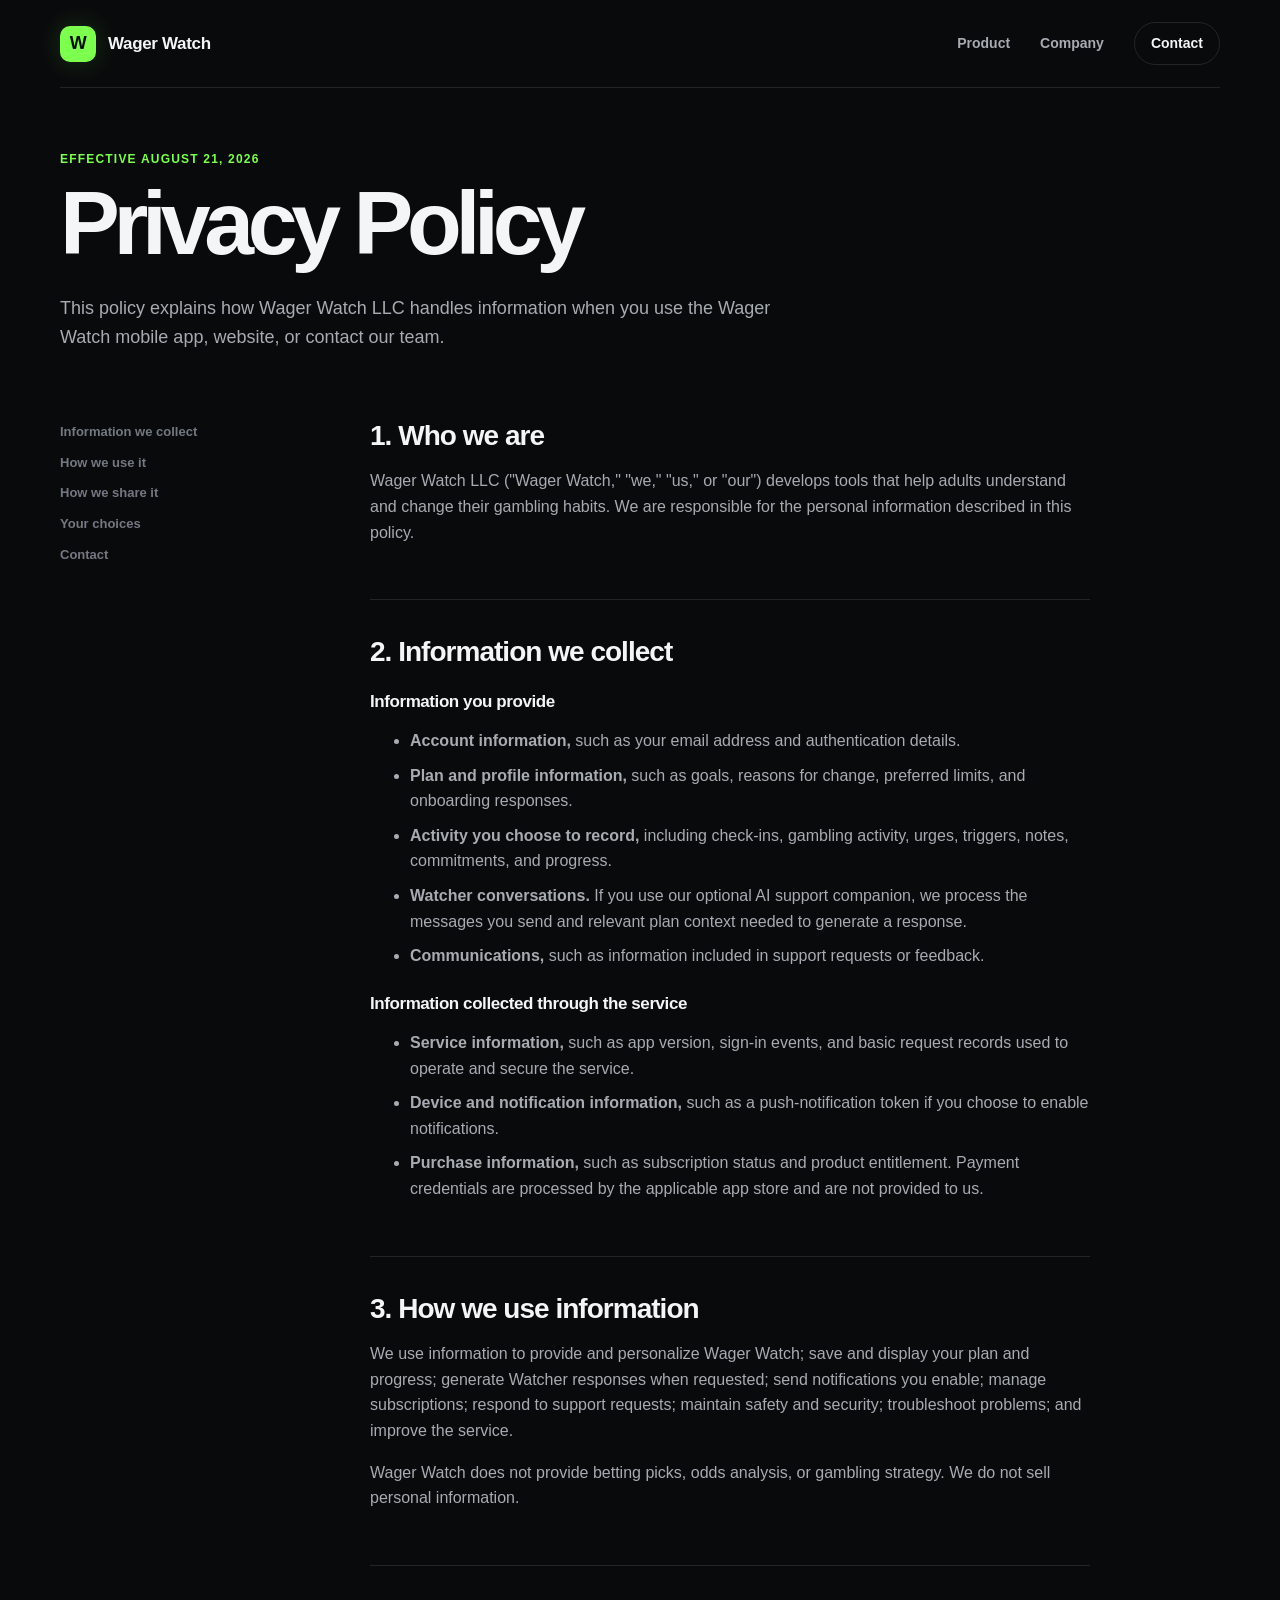
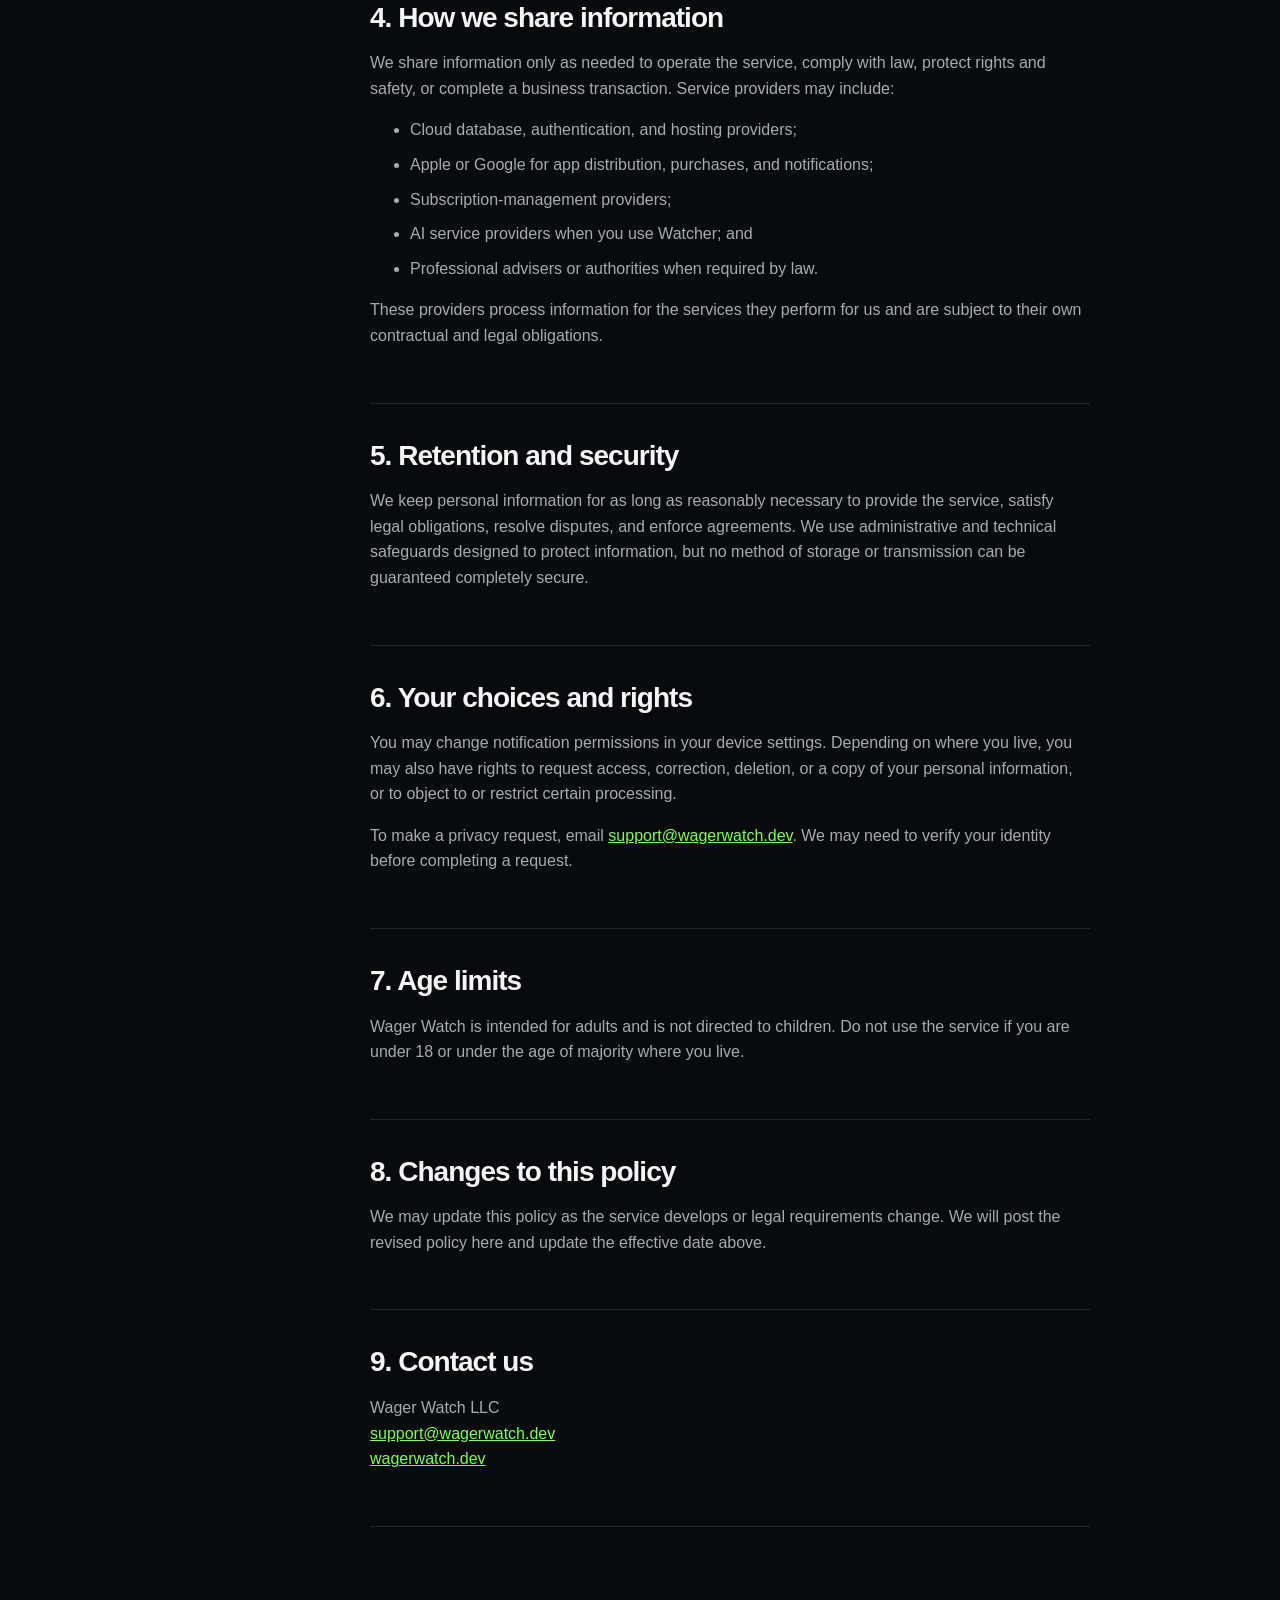
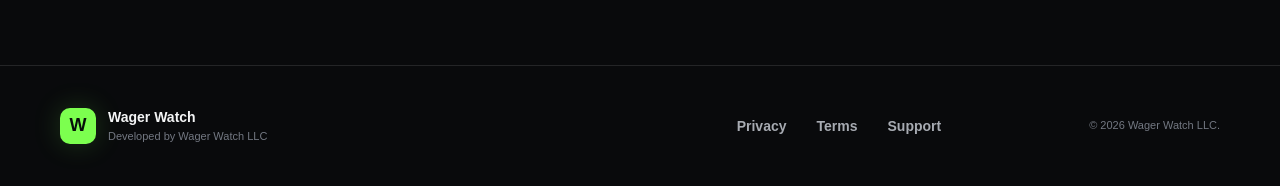
==== privacy.html @ cf1df56c "Build complete Wager Watch company website Add substantive company and product content, responsible-" ====
<!doctype html>
<html lang="en">
<head>
  <meta charset="utf-8">
  <meta name="viewport" content="width=device-width, initial-scale=1">
  <meta name="description" content="Wager Watch privacy policy.">
  <meta name="theme-color" content="#090a0c">
  <title>Privacy Policy — Wager Watch</title>
  <link rel="icon" href="favicon.svg" type="image/svg+xml">
  <link rel="stylesheet" href="styles.css">
</head>
<body>
  <a class="skip-link" href="#main">Skip to content</a>
  <header class="site-header">
    <div class="shell nav-wrap">
      <a class="brand" href="index.html" aria-label="Wager Watch home"><span class="brand-mark" aria-hidden="true">W</span><span>Wager Watch</span></a>
      <nav aria-label="Primary navigation"><a href="index.html#product">Product</a><a href="index.html#company">Company</a><a class="nav-contact" href="mailto:support@wagerwatch.dev">Contact</a></nav>
    </div>
  </header>
  <main class="legal-main" id="main">
    <div class="shell">
      <header class="legal-header">
        <p class="legal-meta">Effective August 21, 2026</p>
        <h1>Privacy Policy</h1>
        <p>This policy explains how Wager Watch LLC handles information when you use the Wager Watch mobile app, website, or contact our team.</p>
      </header>
      <div class="legal-layout">
        <nav class="legal-nav" aria-label="Privacy policy sections"><a href="#collect">Information we collect</a><a href="#use">How we use it</a><a href="#share">How we share it</a><a href="#choices">Your choices</a><a href="#contact">Contact</a></nav>
        <div class="legal-content">
          <section id="overview"><h2>1. Who we are</h2><p>Wager Watch LLC ("Wager Watch," "we," "us," or "our") develops tools that help adults understand and change their gambling habits. We are responsible for the personal information described in this policy.</p></section>
          <section id="collect"><h2>2. Information we collect</h2><h3>Information you provide</h3><ul><li><strong>Account information,</strong> such as your email address and authentication details.</li><li><strong>Plan and profile information,</strong> such as goals, reasons for change, preferred limits, and onboarding responses.</li><li><strong>Activity you choose to record,</strong> including check-ins, gambling activity, urges, triggers, notes, commitments, and progress.</li><li><strong>Watcher conversations.</strong> If you use our optional AI support companion, we process the messages you send and relevant plan context needed to generate a response.</li><li><strong>Communications,</strong> such as information included in support requests or feedback.</li></ul><h3>Information collected through the service</h3><ul><li><strong>Service information,</strong> such as app version, sign-in events, and basic request records used to operate and secure the service.</li><li><strong>Device and notification information,</strong> such as a push-notification token if you choose to enable notifications.</li><li><strong>Purchase information,</strong> such as subscription status and product entitlement. Payment credentials are processed by the applicable app store and are not provided to us.</li></ul></section>
          <section id="use"><h2>3. How we use information</h2><p>We use information to provide and personalize Wager Watch; save and display your plan and progress; generate Watcher responses when requested; send notifications you enable; manage subscriptions; respond to support requests; maintain safety and security; troubleshoot problems; and improve the service.</p><p>Wager Watch does not provide betting picks, odds analysis, or gambling strategy. We do not sell personal information.</p></section>
          <section id="share"><h2>4. How we share information</h2><p>We share information only as needed to operate the service, comply with law, protect rights and safety, or complete a business transaction. Service providers may include:</p><ul><li>Cloud database, authentication, and hosting providers;</li><li>Apple or Google for app distribution, purchases, and notifications;</li><li>Subscription-management providers;</li><li>AI service providers when you use Watcher; and</li><li>Professional advisers or authorities when required by law.</li></ul><p>These providers process information for the services they perform for us and are subject to their own contractual and legal obligations.</p></section>
          <section id="retention"><h2>5. Retention and security</h2><p>We keep personal information for as long as reasonably necessary to provide the service, satisfy legal obligations, resolve disputes, and enforce agreements. We use administrative and technical safeguards designed to protect information, but no method of storage or transmission can be guaranteed completely secure.</p></section>
          <section id="choices"><h2>6. Your choices and rights</h2><p>You may change notification permissions in your device settings. Depending on where you live, you may also have rights to request access, correction, deletion, or a copy of your personal information, or to object to or restrict certain processing.</p><p>To make a privacy request, email <a href="mailto:support@wagerwatch.dev">support@wagerwatch.dev</a>. We may need to verify your identity before completing a request.</p></section>
          <section id="age"><h2>7. Age limits</h2><p>Wager Watch is intended for adults and is not directed to children. Do not use the service if you are under 18 or under the age of majority where you live.</p></section>
          <section id="changes"><h2>8. Changes to this policy</h2><p>We may update this policy as the service develops or legal requirements change. We will post the revised policy here and update the effective date above.</p></section>
          <section id="contact"><h2>9. Contact us</h2><p>Wager Watch LLC<br><a href="mailto:support@wagerwatch.dev">support@wagerwatch.dev</a><br><a href="https://wagerwatch.dev">wagerwatch.dev</a></p></section>
        </div>
      </div>
    </div>
  </main>
  <footer><div class="shell footer-grid"><div class="footer-brand"><span class="brand-mark" aria-hidden="true">W</span><div><strong>Wager Watch</strong><span>Developed by Wager Watch LLC</span></div></div><nav aria-label="Legal navigation"><a href="privacy.html">Privacy</a><a href="terms.html">Terms</a><a href="mailto:support@wagerwatch.dev">Support</a></nav><p>© 2026 Wager Watch LLC.</p></div></footer>
</body>
</html>
---- styles.css ----
:root {
  --bg: #090a0c;
  --surface: #121316;
  --surface-raised: #1a1c20;
  --text: #f4f5f6;
  --muted: #a7abb2;
  --subtle: #737882;
  --line: rgba(255, 255, 255, 0.11);
  --lime: #7cff4f;
  --lime-soft: rgba(124, 255, 79, 0.13);
  --blue: #72b8ff;
  --lavender: #b7a5ff;
  --amber: #e6be62;
  --red: #ff626b;
  --shell: 1160px;
}

* { box-sizing: border-box; }
html { scroll-behavior: smooth; }
body {
  margin: 0;
  background: var(--bg);
  color: var(--text);
  font-family: Inter, ui-sans-serif, -apple-system, BlinkMacSystemFont, "Segoe UI", sans-serif;
  font-size: 16px;
  line-height: 1.6;
  -webkit-font-smoothing: antialiased;
}
a { color: inherit; }
.shell { width: min(var(--shell), calc(100% - 48px)); margin-inline: auto; }
.skip-link { position: fixed; left: 16px; top: -80px; z-index: 100; padding: 12px 18px; background: var(--lime); color: #07100a; border-radius: 10px; font-weight: 800; }
.skip-link:focus { top: 16px; }

.site-header { position: absolute; inset: 0 0 auto; z-index: 10; }
.nav-wrap { height: 88px; display: flex; align-items: center; justify-content: space-between; border-bottom: 1px solid var(--line); }
.brand { display: flex; align-items: center; gap: 12px; color: var(--text); text-decoration: none; font-size: 17px; font-weight: 760; letter-spacing: -0.02em; }
.brand-mark { width: 36px; height: 36px; display: inline-grid; place-items: center; border-radius: 10px; background: var(--lime); color: #07100a; font-size: 18px; font-weight: 900; box-shadow: 0 0 28px rgba(124, 255, 79, 0.18); }
nav { display: flex; align-items: center; gap: 30px; }
nav a { color: var(--muted); text-decoration: none; font-size: 14px; font-weight: 650; transition: color .2s ease; }
nav a:hover, nav a:focus-visible { color: var(--text); }
.nav-contact { padding: 9px 16px; border: 1px solid var(--line); border-radius: 999px; color: var(--text); }

.hero { position: relative; min-height: 820px; padding: 156px 0 90px; overflow: hidden; border-bottom: 1px solid var(--line); }
.hero::before { content: ""; position: absolute; inset: 0; pointer-events: none; opacity: .2; background-image: linear-gradient(rgba(255,255,255,.045) 1px, transparent 1px), linear-gradient(90deg, rgba(255,255,255,.045) 1px, transparent 1px); background-size: 64px 64px; mask-image: linear-gradient(to bottom, black, transparent 86%); }
.hero-glow { position: absolute; border-radius: 50%; filter: blur(90px); pointer-events: none; }
.hero-glow-one { width: 460px; height: 460px; right: 7%; top: 12%; background: rgba(124, 255, 79, .13); }
.hero-glow-two { width: 360px; height: 360px; left: -12%; bottom: 4%; background: rgba(114, 184, 255, .08); }
.hero-grid { position: relative; display: grid; grid-template-columns: minmax(0, 1.1fr) minmax(360px, .75fr); align-items: center; gap: clamp(50px, 8vw, 120px); }
.eyebrow, .kicker { margin: 0 0 22px; color: var(--lime); font-size: 12px; line-height: 1.2; font-weight: 850; letter-spacing: .14em; text-transform: uppercase; }
.eyebrow { display: inline-flex; align-items: center; gap: 9px; padding: 8px 12px; border: 1px solid rgba(124,255,79,.24); border-radius: 999px; background: var(--lime-soft); }
.status-dot { width: 7px; height: 7px; border-radius: 50%; background: var(--lime); box-shadow: 0 0 12px var(--lime); }
h1, h2, h3, p { margin-top: 0; }
h1 { max-width: 750px; margin-bottom: 28px; font-size: clamp(3.5rem, 7vw, 6.55rem); line-height: .95; letter-spacing: -.07em; font-weight: 830; }
h2 { margin-bottom: 24px; font-size: clamp(2.25rem, 4.5vw, 4.4rem); line-height: 1.02; letter-spacing: -.055em; }
h3 { margin-bottom: 10px; font-size: 21px; line-height: 1.25; letter-spacing: -.025em; }
.hero-lede { max-width: 650px; margin-bottom: 34px; color: var(--muted); font-size: clamp(1.08rem, 2vw, 1.28rem); line-height: 1.7; }
.hero-actions { display: flex; flex-wrap: wrap; gap: 12px; }
.button { display: inline-flex; align-items: center; justify-content: center; min-height: 50px; padding: 0 21px; border-radius: 13px; text-decoration: none; font-size: 14px; font-weight: 800; transition: transform .2s ease, border-color .2s ease, background .2s ease; }
.button:hover { transform: translateY(-2px); }
.button-primary { background: var(--lime); color: #07100a; box-shadow: 0 14px 42px rgba(124,255,79,.12); }
.button-secondary { border: 1px solid var(--line); background: rgba(255,255,255,.04); }
.identity-line { margin: 30px 0 0; color: var(--subtle); font-size: 13px; }
.identity-line strong { color: var(--muted); }

.product-preview { perspective: 1000px; }
.phone { width: min(380px, 100%); margin-inline: auto; padding: 13px 17px 25px; border: 1px solid rgba(255,255,255,.17); border-radius: 42px; background: linear-gradient(155deg, #1c1e22, #0d0e10 60%); box-shadow: 0 50px 120px rgba(0,0,0,.55), 0 0 0 8px rgba(255,255,255,.025); transform: rotateY(-4deg) rotateX(2deg); }
.phone-top { display: grid; grid-template-columns: 1fr 1fr 1fr; align-items: center; padding: 3px 7px 17px; color: var(--muted); font-size: 9px; font-weight: 800; }
.phone-top > :last-child { text-align: right; }
.phone-island { width: 76px; height: 22px; margin-inline: auto; border-radius: 20px; background: #050506; }
.app-brand { display: flex; align-items: center; gap: 8px; margin-bottom: 32px; font-size: 12px; font-weight: 800; }
.mini-mark { width: 23px; height: 23px; display: grid; place-items: center; border-radius: 7px; background: var(--lime); color: #07100a; font-size: 11px; }
.streak { margin-left: auto; color: var(--amber); font-size: 9px; }
.screen-label { margin-bottom: 8px; color: var(--subtle); font-size: 9px; font-weight: 850; letter-spacing: .1em; }
.plan-card, .check-card, .urge-card { border: 1px solid var(--line); background: rgba(255,255,255,.045); }
.plan-card { padding: 17px; border-radius: 17px; }
.plan-card > div:first-child { display: flex; flex-direction: column; }
.muted { color: var(--muted); font-size: 10px; }
.plan-card strong { margin-top: 3px; font-size: 15px; }
.progress-track { height: 7px; margin: 18px 0 8px; overflow: hidden; border-radius: 99px; background: rgba(255,255,255,.08); }
.progress-track span { display: block; width: 68%; height: 100%; border-radius: inherit; background: var(--lime); }
.plan-meta { display: flex; justify-content: space-between; color: var(--subtle); font-size: 9px; }
.plan-meta span:last-child { color: var(--lime); }
.check-card, .urge-card { display: flex; align-items: center; gap: 12px; margin-top: 11px; padding: 14px; border-radius: 15px; }
.check-card { background: rgba(124,255,79,.065); }
.check-icon, .urge-icon { flex: 0 0 auto; width: 29px; height: 29px; display: grid; place-items: center; border-radius: 9px; font-weight: 900; }
.check-icon { background: var(--lime); color: #07100a; }
.urge-icon { background: rgba(255,98,107,.17); color: var(--red); }
.check-card div, .urge-card div:nth-child(2) { display: flex; flex-direction: column; }
.check-card strong, .urge-card strong { font-size: 11px; }
.check-card div span, .urge-card div span { color: var(--muted); font-size: 9px; }
.arrow { margin-left: auto; color: var(--muted); }
.preview-note { margin: 18px 0 0; color: var(--subtle); font-size: 10px; text-align: center; }

.trust-strip { border-bottom: 1px solid var(--line); }
.trust-grid { min-height: 92px; display: grid; grid-template-columns: repeat(3, 1fr); align-items: center; }
.trust-grid span { color: var(--muted); font-size: 13px; font-weight: 750; letter-spacing: .02em; text-align: center; }
.trust-grid span + span { border-left: 1px solid var(--line); }
.section { padding: 130px 0; }
.section-heading { max-width: 800px; margin-bottom: 58px; }
.section-heading > p:last-child, .company-copy > p, .principles p, .contact-card > p { color: var(--muted); font-size: 17px; }
.feature-grid { display: grid; grid-template-columns: repeat(2, 1fr); gap: 16px; }
.feature-card { position: relative; min-height: 310px; padding: 34px; overflow: hidden; border: 1px solid var(--line); border-radius: 22px; background: linear-gradient(145deg, rgba(255,255,255,.055), rgba(255,255,255,.022)); }
.feature-card::after { content: ""; position: absolute; width: 180px; height: 180px; right: -70px; bottom: -80px; border-radius: 50%; filter: blur(45px); opacity: .11; }
.feature-plan::after { background: var(--lime); }
.feature-track::after { background: var(--blue); }
.feature-urge::after { background: var(--red); }
.feature-watcher::after { background: var(--lavender); }
.feature-number { position: absolute; right: 25px; top: 24px; color: var(--subtle); font-size: 11px; font-weight: 800; }
.feature-icon { width: 48px; height: 48px; display: grid; place-items: center; margin-bottom: 48px; border: 1px solid var(--line); border-radius: 14px; background: rgba(255,255,255,.055); color: var(--lime); font-size: 22px; }
.feature-track .feature-icon { color: var(--blue); }
.feature-urge .feature-icon { color: var(--red); }
.feature-watcher .feature-icon { color: var(--lavender); }
.feature-card p { max-width: 470px; margin-bottom: 0; color: var(--muted); }

.approach-section { border-block: 1px solid var(--line); background: #0c0d0f; }
.approach-grid { display: grid; grid-template-columns: .8fr 1.2fr; gap: 90px; }
.principles article { display: grid; grid-template-columns: 45px 1fr; gap: 18px; padding: 28px 0; border-top: 1px solid var(--line); }
.principles article:last-child { border-bottom: 1px solid var(--line); }
.principles article > span { color: var(--lime); font-size: 11px; font-weight: 850; }
.principles p { margin-bottom: 0; font-size: 15px; }

.safety-section { padding-block: 90px; }
.safety-card { display: grid; grid-template-columns: 76px 1fr; gap: 28px; padding: 42px; border: 1px solid rgba(230,190,98,.23); border-radius: 24px; background: rgba(230,190,98,.07); }
.safety-mark { width: 64px; height: 64px; display: grid; place-items: center; border-radius: 19px; background: rgba(230,190,98,.14); color: var(--amber); font-size: 30px; }
.safety-card h2 { margin-bottom: 14px; font-size: clamp(2rem, 4vw, 3.3rem); }
.safety-card p:last-child { max-width: 870px; margin-bottom: 0; color: var(--muted); }
.safety-card a { color: var(--amber); font-weight: 800; }

.company-section { padding-top: 90px; }
.company-grid { display: grid; grid-template-columns: .8fr 1.2fr; gap: 90px; }
.company-copy > p { max-width: 700px; }
.company-details { margin: 45px 0 0; border-top: 1px solid var(--line); }
.company-details div { display: grid; grid-template-columns: 150px 1fr; padding: 18px 0; border-bottom: 1px solid var(--line); }
.company-details dt { color: var(--subtle); font-size: 13px; font-weight: 750; }
.company-details dd { margin: 0; font-size: 14px; font-weight: 700; }
.company-details a { color: var(--lime); text-decoration: none; }
.contact-section { padding: 0 0 130px; }
.contact-card { padding: clamp(36px, 7vw, 78px); border: 1px solid rgba(124,255,79,.2); border-radius: 28px; background: radial-gradient(circle at 85% 15%, rgba(124,255,79,.12), transparent 34%), var(--surface); }
.contact-card h2 { max-width: 700px; }
.contact-card > p { max-width: 640px; }

footer { padding: 40px 0; border-top: 1px solid var(--line); }
.footer-grid { display: grid; grid-template-columns: 1.2fr 1fr auto; align-items: center; gap: 30px; }
.footer-brand { display: flex; align-items: center; gap: 12px; }
.footer-brand div { display: flex; flex-direction: column; }
.footer-brand strong { font-size: 14px; }
.footer-brand div span { color: var(--subtle); font-size: 11px; }
footer nav { justify-content: center; }
footer p { margin: 0; color: var(--subtle); font-size: 11px; text-align: right; }

.legal-main { padding: 150px 0 100px; }
.legal-header { max-width: 760px; margin-bottom: 70px; }
.legal-header h1 { font-size: clamp(3.2rem, 7vw, 5.7rem); }
.legal-header p { color: var(--muted); font-size: 18px; }
.legal-meta { color: var(--lime) !important; font-size: 12px !important; font-weight: 800; letter-spacing: .1em; text-transform: uppercase; }
.legal-layout { display: grid; grid-template-columns: 240px minmax(0, 720px); gap: 70px; }
.legal-nav { align-self: start; position: sticky; top: 30px; display: flex; flex-direction: column; align-items: flex-start; gap: 10px; }
.legal-nav a { color: var(--subtle); font-size: 13px; }
.legal-content section { padding: 0 0 38px; margin-bottom: 38px; border-bottom: 1px solid var(--line); }
.legal-content h2 { margin-bottom: 18px; font-size: 28px; letter-spacing: -.035em; }
.legal-content h3 { margin-top: 24px; font-size: 17px; }
.legal-content p, .legal-content li { color: var(--muted); }
.legal-content li + li { margin-top: 9px; }
.legal-content a { color: var(--lime); }
.notice { padding: 20px; border-left: 3px solid var(--amber); background: rgba(230,190,98,.07); }

@media (max-width: 850px) {
  .shell { width: min(100% - 34px, var(--shell)); }
  .site-header nav a:not(.nav-contact) { display: none; }
  .hero { padding-top: 135px; }
  .hero-grid, .approach-grid, .company-grid { grid-template-columns: 1fr; gap: 55px; }
  .hero-copy { text-align: center; }
  .hero-lede { margin-inline: auto; }
  .hero-actions { justify-content: center; }
  .phone { transform: none; }
  .section { padding: 95px 0; }
  .footer-grid { grid-template-columns: 1fr; text-align: center; }
  .footer-brand, footer nav { justify-content: center; }
  footer p { text-align: center; }
  .legal-layout { grid-template-columns: 1fr; gap: 35px; }
  .legal-nav { position: static; flex-direction: row; flex-wrap: wrap; }
}

@media (max-width: 600px) {
  .nav-wrap { height: 74px; }
  .nav-contact { padding: 7px 13px; }
  .hero { min-height: auto; padding: 120px 0 70px; }
  h1 { font-size: clamp(3rem, 15vw, 4.5rem); }
  .feature-grid { grid-template-columns: 1fr; }
  .feature-card { min-height: 280px; padding: 28px; }
  .trust-grid { padding-block: 25px; grid-template-columns: 1fr; gap: 12px; }
  .trust-grid span + span { border-left: 0; }
  .safety-card { grid-template-columns: 1fr; padding: 28px; }
  .company-details div { grid-template-columns: 1fr; gap: 3px; }
  .legal-main { padding-top: 120px; }
}

@media (prefers-reduced-motion: reduce) {
  html { scroll-behavior: auto; }
  *, *::before, *::after { transition-duration: .01ms !important; }
}
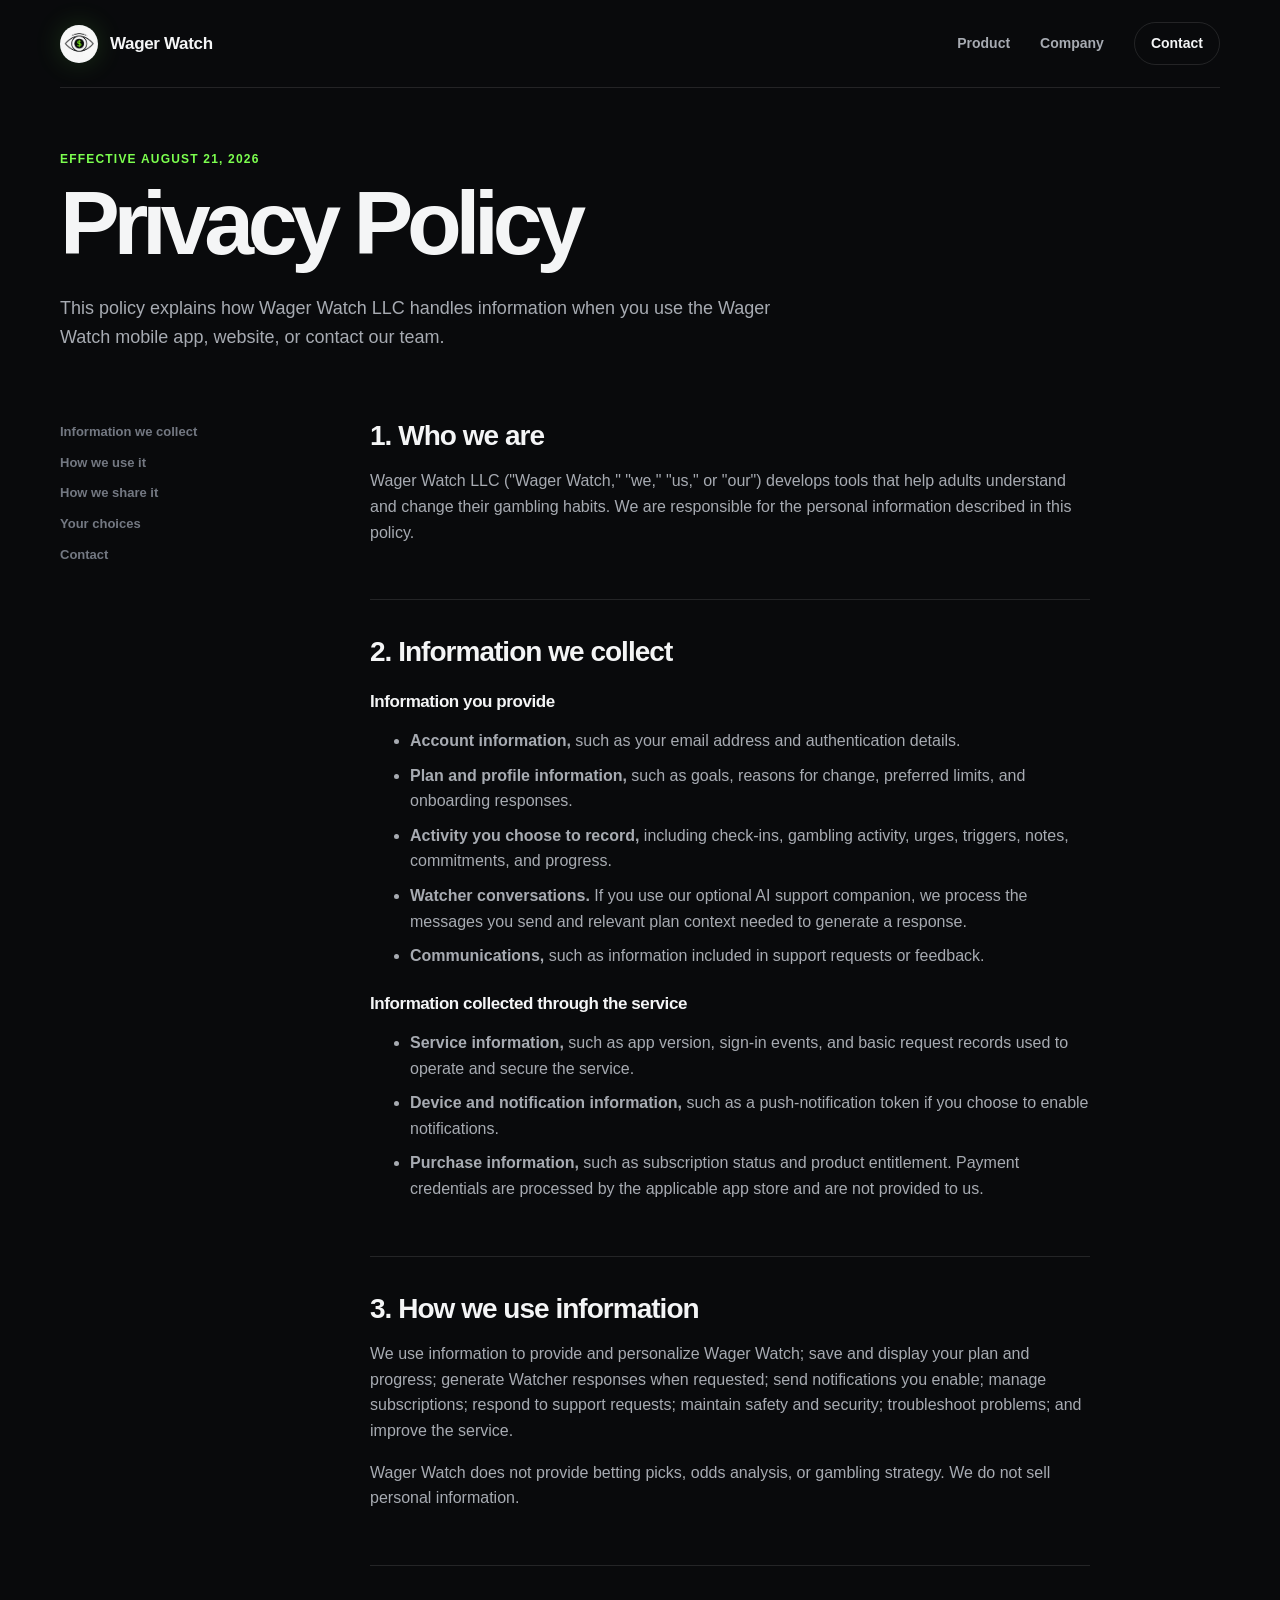
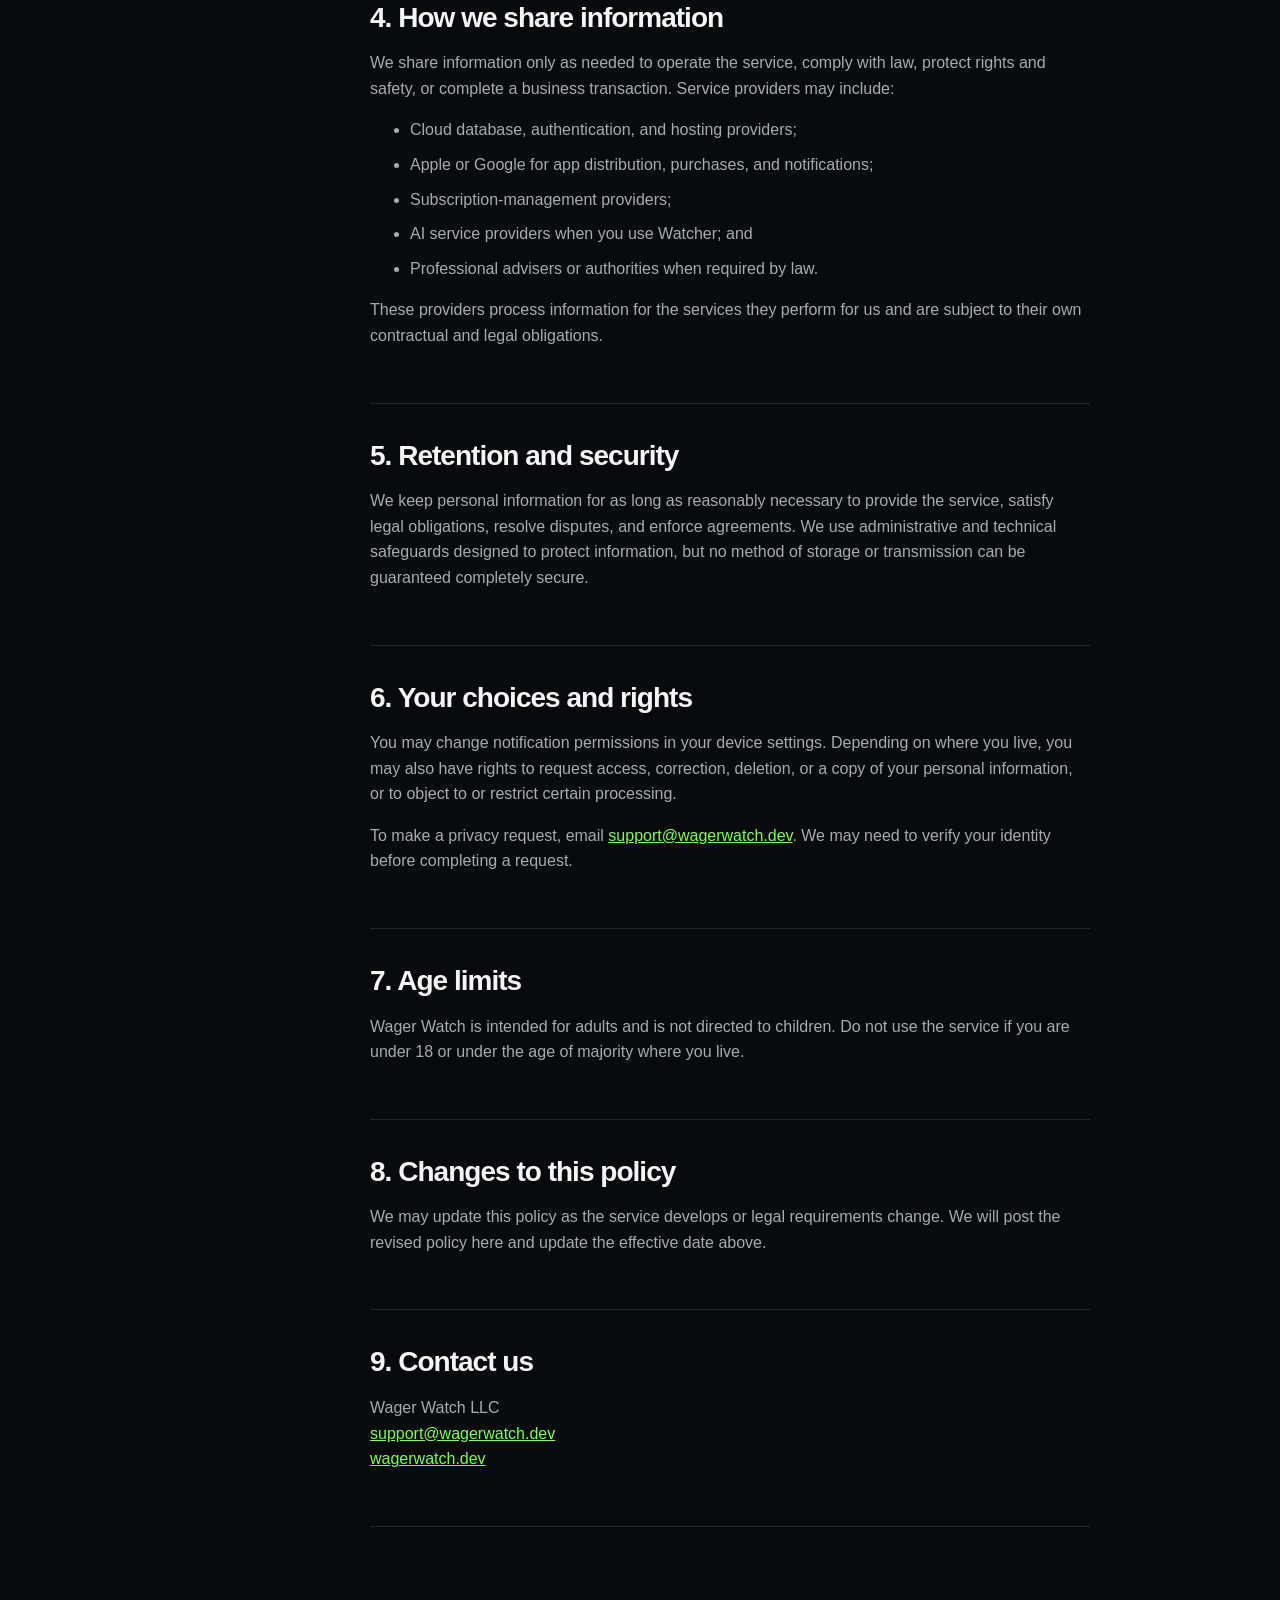
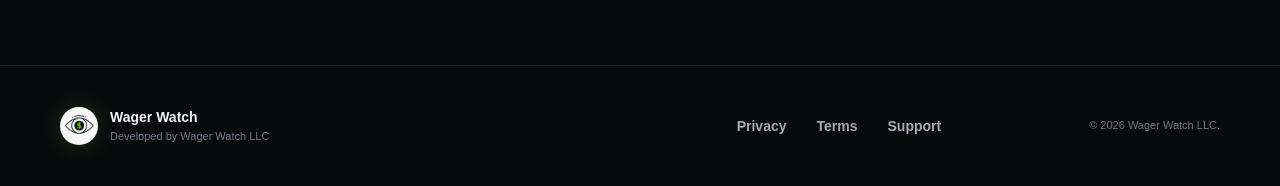
==== commit 00eb4996: "Add Wager Watch logo and app color system Use the supplied eye-and-dollar mark for site branding and" ====
--- a/privacy.html
+++ b/privacy.html
@@ -6,14 +6,14 @@
   <meta name="description" content="Wager Watch privacy policy.">
   <meta name="theme-color" content="#090a0c">
   <title>Privacy Policy — Wager Watch</title>
-  <link rel="icon" href="favicon.svg" type="image/svg+xml">
-  <link rel="stylesheet" href="styles.css">
+  <link rel="icon" href="wager-watch-logo.png?v=20260822" type="image/png">
+  <link rel="stylesheet" href="styles.css?v=20260822-2">
 </head>
 <body>
   <a class="skip-link" href="#main">Skip to content</a>
   <header class="site-header">
     <div class="shell nav-wrap">
-      <a class="brand" href="index.html" aria-label="Wager Watch home"><span class="brand-mark" aria-hidden="true">W</span><span>Wager Watch</span></a>
+      <a class="brand" href="index.html" aria-label="Wager Watch home"><span class="brand-mark" aria-hidden="true"><img src="wager-watch-logo.png?v=20260822" alt=""></span><span>Wager Watch</span></a>
       <nav aria-label="Primary navigation"><a href="index.html#product">Product</a><a href="index.html#company">Company</a><a class="nav-contact" href="mailto:support@wagerwatch.dev">Contact</a></nav>
     </div>
   </header>
@@ -40,6 +40,6 @@
       </div>
     </div>
   </main>
-  <footer><div class="shell footer-grid"><div class="footer-brand"><span class="brand-mark" aria-hidden="true">W</span><div><strong>Wager Watch</strong><span>Developed by Wager Watch LLC</span></div></div><nav aria-label="Legal navigation"><a href="privacy.html">Privacy</a><a href="terms.html">Terms</a><a href="mailto:support@wagerwatch.dev">Support</a></nav><p>© 2026 Wager Watch LLC.</p></div></footer>
+  <footer><div class="shell footer-grid"><div class="footer-brand"><span class="brand-mark" aria-hidden="true"><img src="wager-watch-logo.png?v=20260822" alt=""></span><div><strong>Wager Watch</strong><span>Developed by Wager Watch LLC</span></div></div><nav aria-label="Legal navigation"><a href="privacy.html">Privacy</a><a href="terms.html">Terms</a><a href="mailto:support@wagerwatch.dev">Support</a></nav><p>© 2026 Wager Watch LLC.</p></div></footer>
 </body>
 </html>
--- a/styles.css
+++ b/styles.css
@@ -34,7 +34,8 @@
 .site-header { position: absolute; inset: 0 0 auto; z-index: 10; }
 .nav-wrap { height: 88px; display: flex; align-items: center; justify-content: space-between; border-bottom: 1px solid var(--line); }
 .brand { display: flex; align-items: center; gap: 12px; color: var(--text); text-decoration: none; font-size: 17px; font-weight: 760; letter-spacing: -0.02em; }
-.brand-mark { width: 36px; height: 36px; display: inline-grid; place-items: center; border-radius: 10px; background: var(--lime); color: #07100a; font-size: 18px; font-weight: 900; box-shadow: 0 0 28px rgba(124, 255, 79, 0.18); }
+.brand-mark { width: 38px; height: 38px; display: inline-grid; place-items: center; overflow: hidden; border: 1px solid rgba(255,255,255,.18); border-radius: 50%; background: var(--text); box-shadow: 0 0 28px rgba(124, 255, 79, 0.16); }
+.brand-mark img { width: 34px; height: 34px; display: block; object-fit: contain; }
 nav { display: flex; align-items: center; gap: 30px; }
 nav a { color: var(--muted); text-decoration: none; font-size: 14px; font-weight: 650; transition: color .2s ease; }
 nav a:hover, nav a:focus-visible { color: var(--text); }
@@ -68,7 +69,8 @@
 .phone-top > :last-child { text-align: right; }
 .phone-island { width: 76px; height: 22px; margin-inline: auto; border-radius: 20px; background: #050506; }
 .app-brand { display: flex; align-items: center; gap: 8px; margin-bottom: 32px; font-size: 12px; font-weight: 800; }
-.mini-mark { width: 23px; height: 23px; display: grid; place-items: center; border-radius: 7px; background: var(--lime); color: #07100a; font-size: 11px; }
+.mini-mark { width: 25px; height: 25px; display: grid; place-items: center; overflow: hidden; border-radius: 50%; background: var(--text); }
+.mini-mark img { width: 23px; height: 23px; display: block; object-fit: contain; }
 .streak { margin-left: auto; color: var(--amber); font-size: 9px; }
 .screen-label { margin-bottom: 8px; color: var(--subtle); font-size: 9px; font-weight: 850; letter-spacing: .1em; }
 .plan-card, .check-card, .urge-card { border: 1px solid var(--line); background: rgba(255,255,255,.045); }
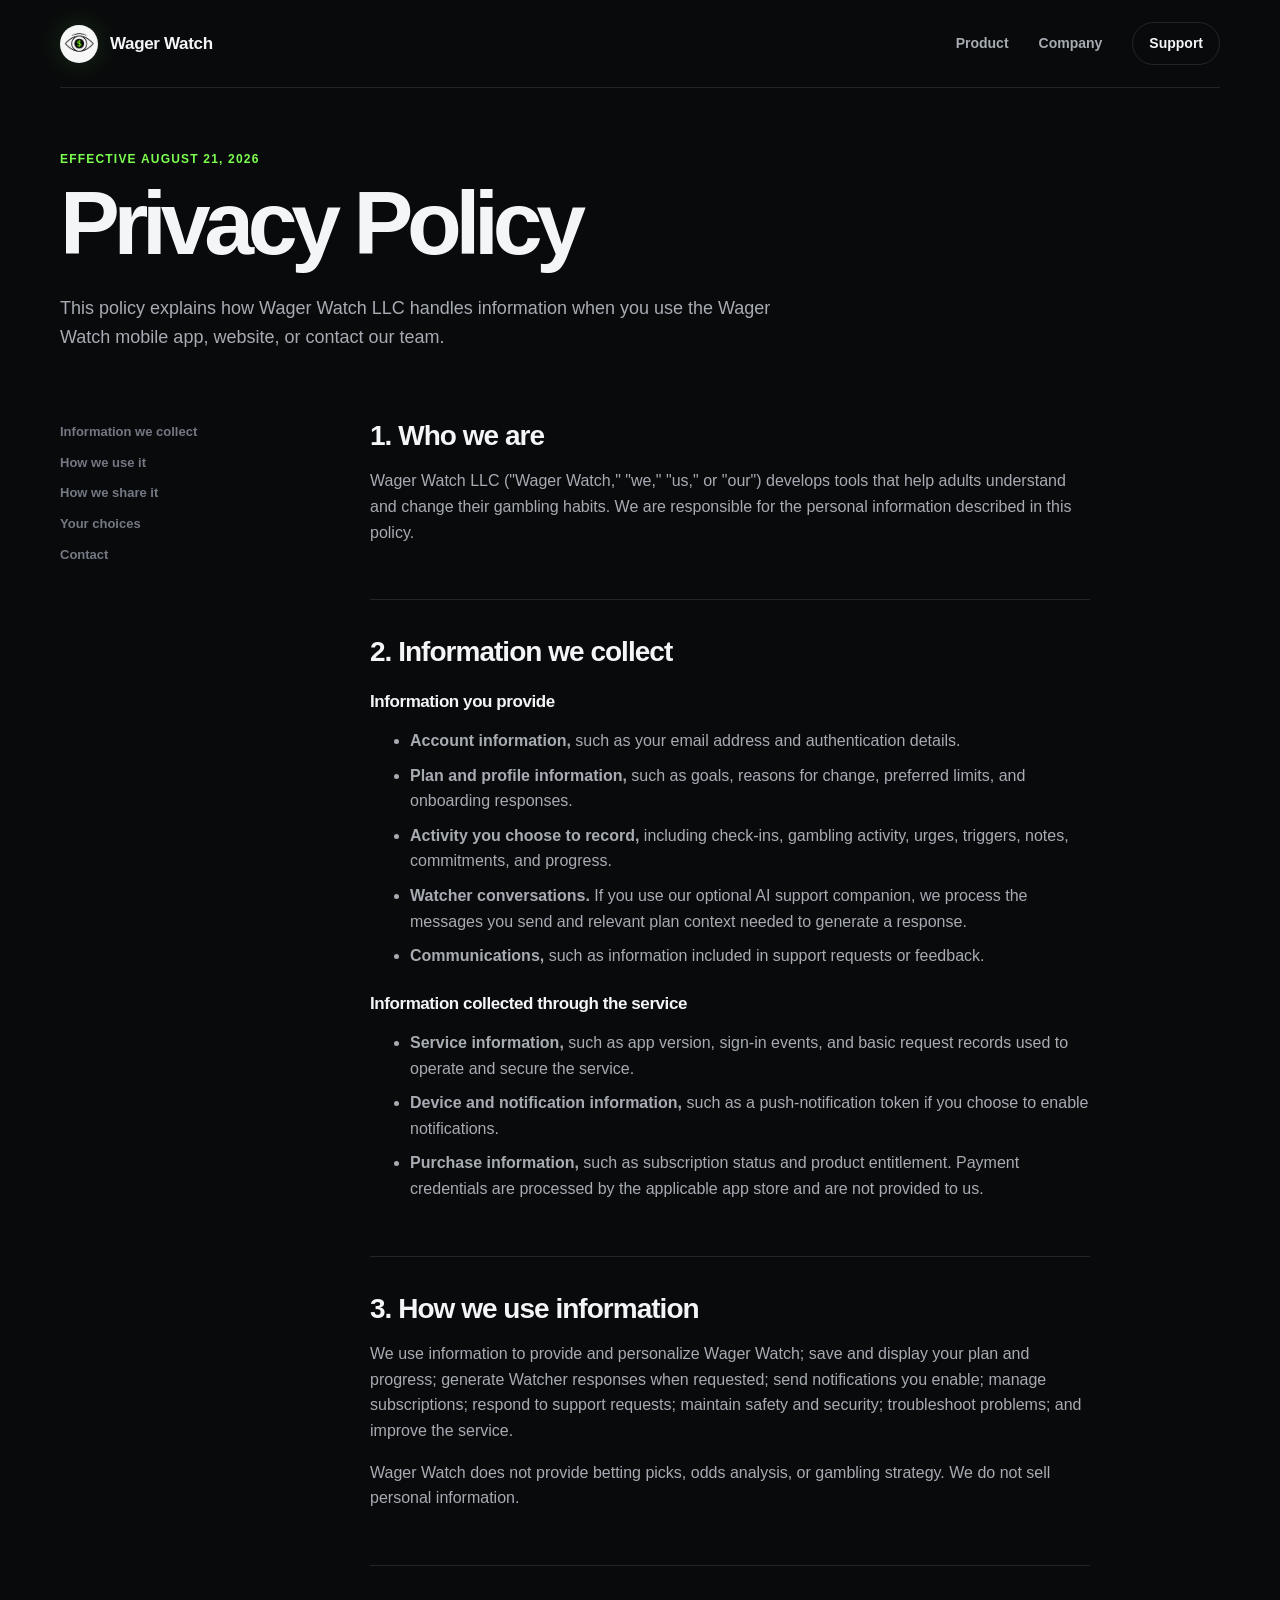
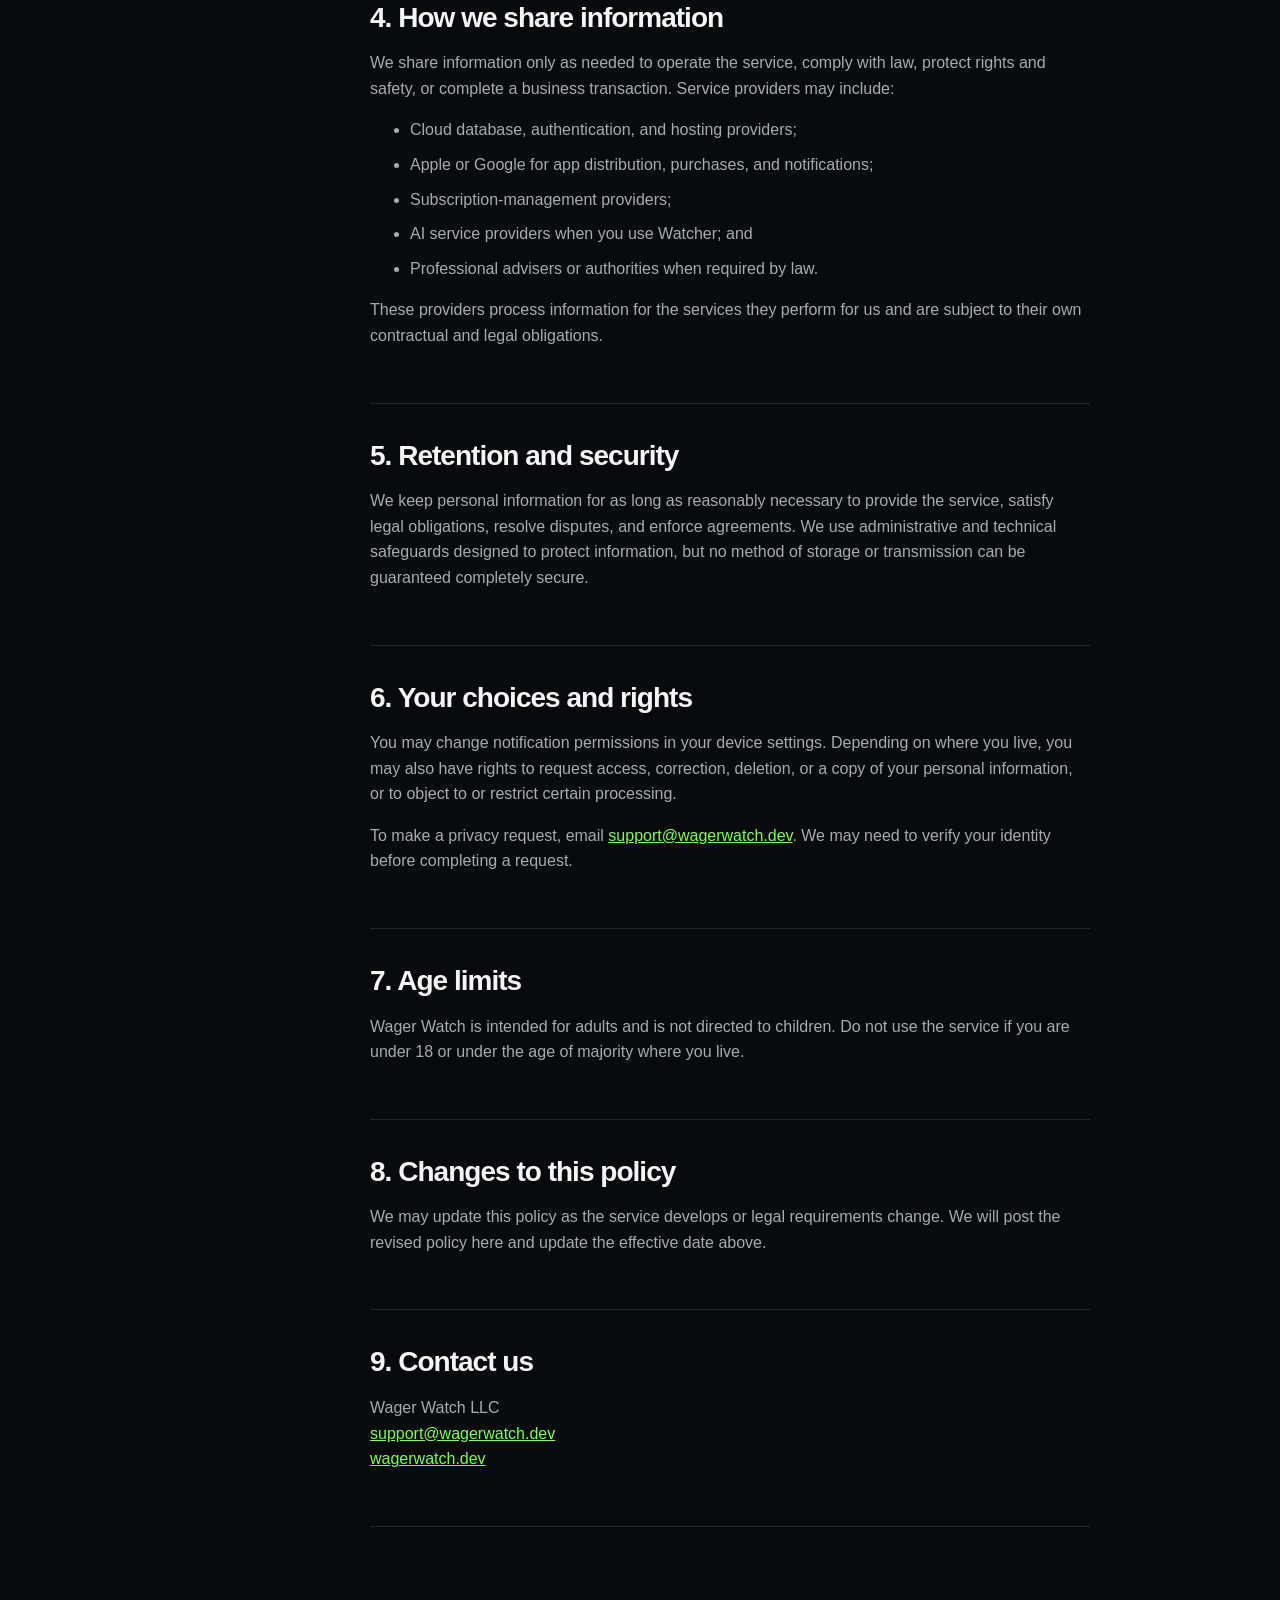
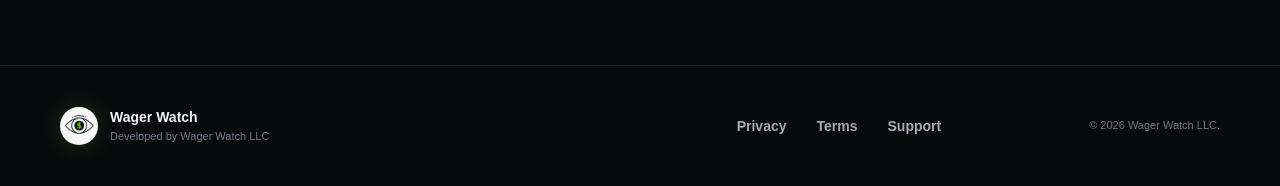
==== commit 51c92579: "Add Wager Watch support page" ====
--- a/privacy.html
+++ b/privacy.html
@@ -7,14 +7,14 @@
   <meta name="theme-color" content="#090a0c">
   <title>Privacy Policy — Wager Watch</title>
   <link rel="icon" href="wager-watch-logo.png?v=20260822" type="image/png">
-  <link rel="stylesheet" href="styles.css?v=20260822-2">
+  <link rel="stylesheet" href="styles.css?v=20261021-support">
 </head>
 <body>
   <a class="skip-link" href="#main">Skip to content</a>
   <header class="site-header">
     <div class="shell nav-wrap">
       <a class="brand" href="index.html" aria-label="Wager Watch home"><span class="brand-mark" aria-hidden="true"><img src="wager-watch-logo.png?v=20260822" alt=""></span><span>Wager Watch</span></a>
-      <nav aria-label="Primary navigation"><a href="index.html#product">Product</a><a href="index.html#company">Company</a><a class="nav-contact" href="mailto:support@wagerwatch.dev">Contact</a></nav>
+      <nav aria-label="Primary navigation"><a href="index.html#product">Product</a><a href="index.html#company">Company</a><a class="nav-contact" href="support.html">Support</a></nav>
     </div>
   </header>
   <main class="legal-main" id="main">
@@ -40,6 +40,6 @@
       </div>
     </div>
   </main>
-  <footer><div class="shell footer-grid"><div class="footer-brand"><span class="brand-mark" aria-hidden="true"><img src="wager-watch-logo.png?v=20260822" alt=""></span><div><strong>Wager Watch</strong><span>Developed by Wager Watch LLC</span></div></div><nav aria-label="Legal navigation"><a href="privacy.html">Privacy</a><a href="terms.html">Terms</a><a href="mailto:support@wagerwatch.dev">Support</a></nav><p>© 2026 Wager Watch LLC.</p></div></footer>
+  <footer><div class="shell footer-grid"><div class="footer-brand"><span class="brand-mark" aria-hidden="true"><img src="wager-watch-logo.png?v=20260822" alt=""></span><div><strong>Wager Watch</strong><span>Developed by Wager Watch LLC</span></div></div><nav aria-label="Legal navigation"><a href="privacy.html">Privacy</a><a href="terms.html">Terms</a><a href="support.html">Support</a></nav><p>© 2026 Wager Watch LLC.</p></div></footer>
 </body>
 </html>
--- a/styles.css
+++ b/styles.css
@@ -166,6 +166,26 @@
 .legal-content a { color: var(--lime); }
 .notice { padding: 20px; border-left: 3px solid var(--amber); background: rgba(230,190,98,.07); }
 
+.support-main { padding: 150px 0 110px; }
+.support-header { max-width: 760px; margin-bottom: 56px; }
+.support-header h1 { font-size: clamp(3.2rem, 7vw, 5.7rem); }
+.support-header > p:last-child { max-width: 660px; color: var(--muted); font-size: 18px; }
+.support-contact { display: flex; align-items: center; justify-content: space-between; gap: 32px; padding: clamp(30px, 5vw, 58px); border: 1px solid rgba(124,255,79,.24); border-radius: 24px; background: radial-gradient(circle at 92% 10%, rgba(124,255,79,.11), transparent 38%), var(--surface); }
+.support-contact h2 { max-width: 590px; margin-bottom: 15px; font-size: clamp(2rem, 4vw, 3.4rem); }
+.support-contact p:last-child { max-width: 650px; margin-bottom: 0; color: var(--muted); }
+.support-contact .button { flex: 0 0 auto; max-width: 100%; text-align: center; overflow-wrap: anywhere; }
+.support-help { padding-top: 92px; }
+.support-section-heading { margin-bottom: 32px; }
+.support-section-heading h2 { margin-bottom: 0; }
+.support-grid { display: grid; grid-template-columns: repeat(2, minmax(0, 1fr)); gap: 16px; }
+.support-card { padding: 32px; border: 1px solid var(--line); border-radius: 20px; background: var(--surface); }
+.support-card h3 { margin-bottom: 14px; }
+.support-card p { margin-bottom: 0; color: var(--muted); }
+.support-card a { color: var(--lime); text-underline-offset: 3px; }
+.support-safety { margin-top: 72px; padding: 30px 34px; border-left: 3px solid var(--amber); background: rgba(230,190,98,.07); }
+.support-safety h2 { margin-bottom: 10px; font-size: 23px; letter-spacing: -.025em; }
+.support-safety p { max-width: 850px; margin-bottom: 0; color: var(--muted); }
+
 @media (max-width: 850px) {
   .shell { width: min(100% - 34px, var(--shell)); }
   .site-header nav a:not(.nav-contact) { display: none; }
@@ -181,6 +201,7 @@
   footer p { text-align: center; }
   .legal-layout { grid-template-columns: 1fr; gap: 35px; }
   .legal-nav { position: static; flex-direction: row; flex-wrap: wrap; }
+  .support-contact { align-items: flex-start; flex-direction: column; }
 }
 
 @media (max-width: 600px) {
@@ -195,6 +216,11 @@
   .safety-card { grid-template-columns: 1fr; padding: 28px; }
   .company-details div { grid-template-columns: 1fr; gap: 3px; }
   .legal-main { padding-top: 120px; }
+  .support-main { padding: 120px 0 80px; }
+  .support-grid { grid-template-columns: 1fr; }
+  .support-card { padding: 26px; }
+  .support-help { padding-top: 70px; }
+  .support-safety { margin-top: 60px; }
 }
 
 @media (prefers-reduced-motion: reduce) {
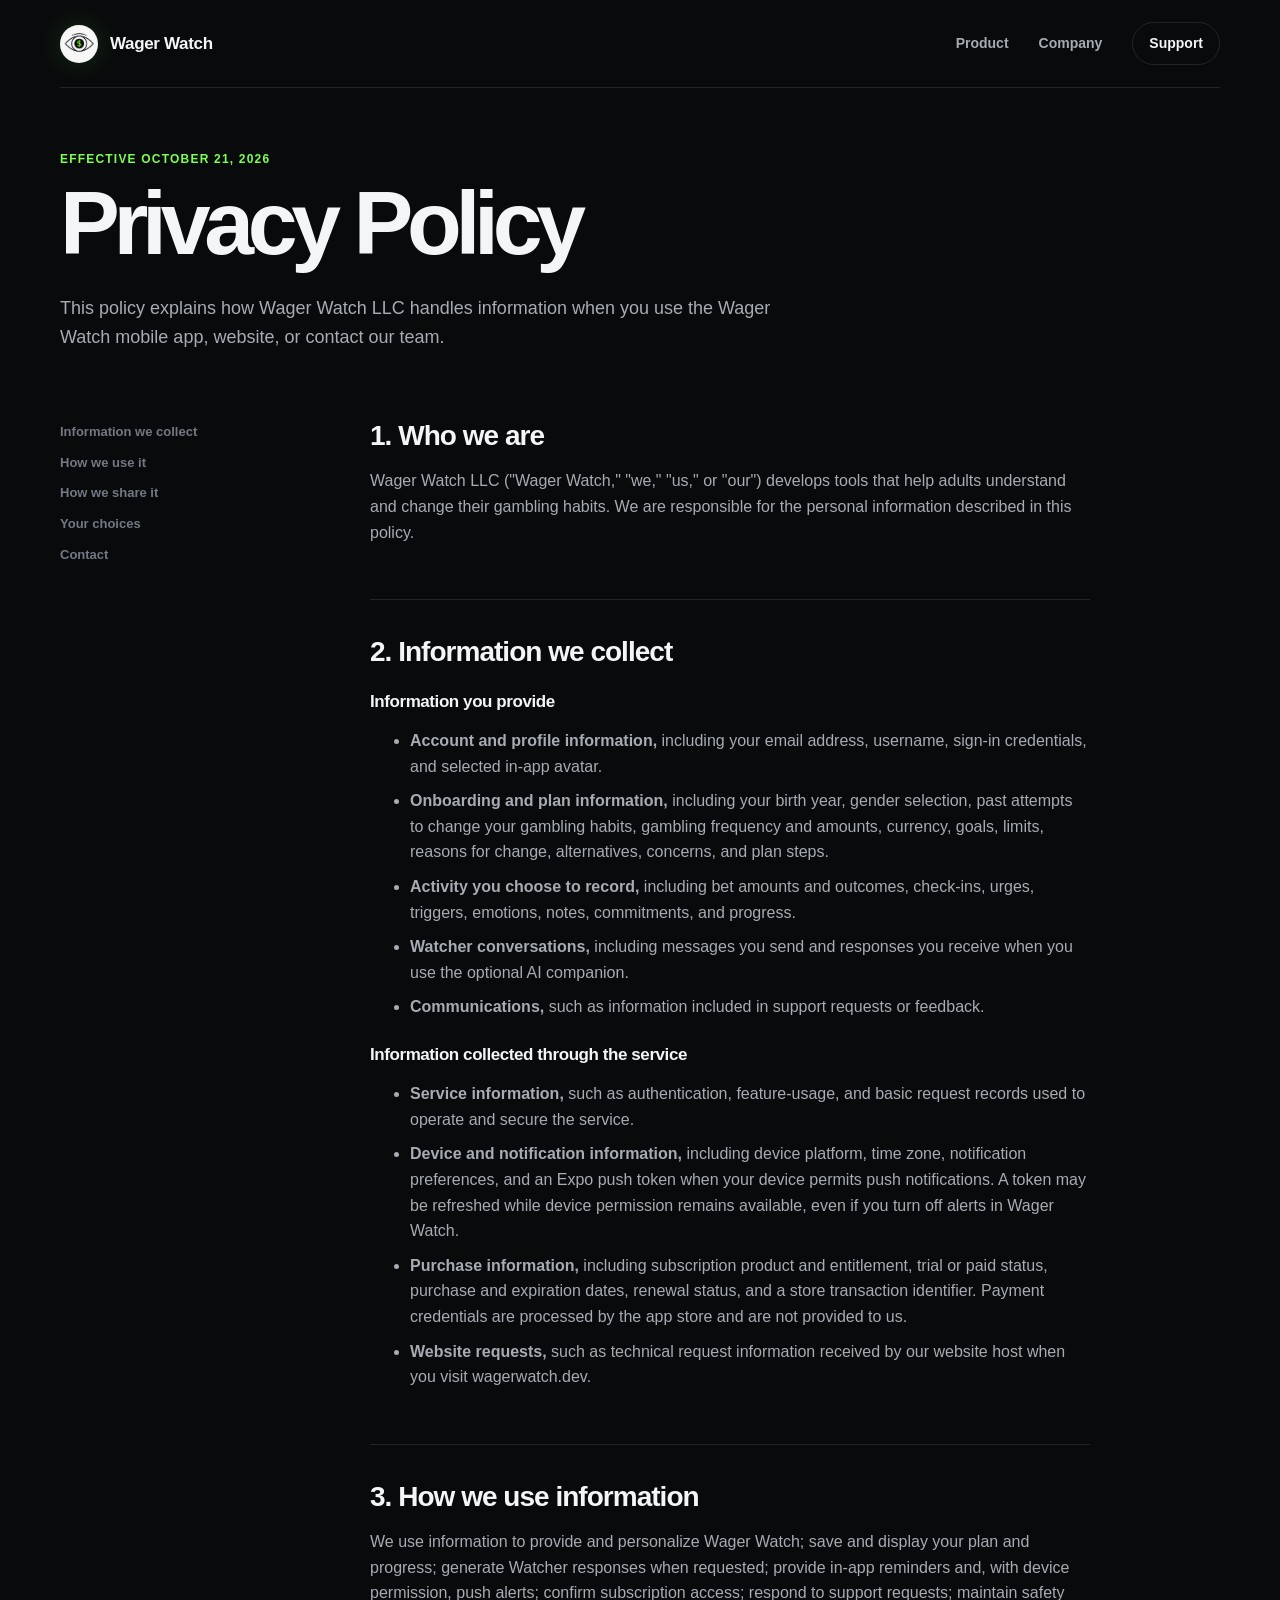
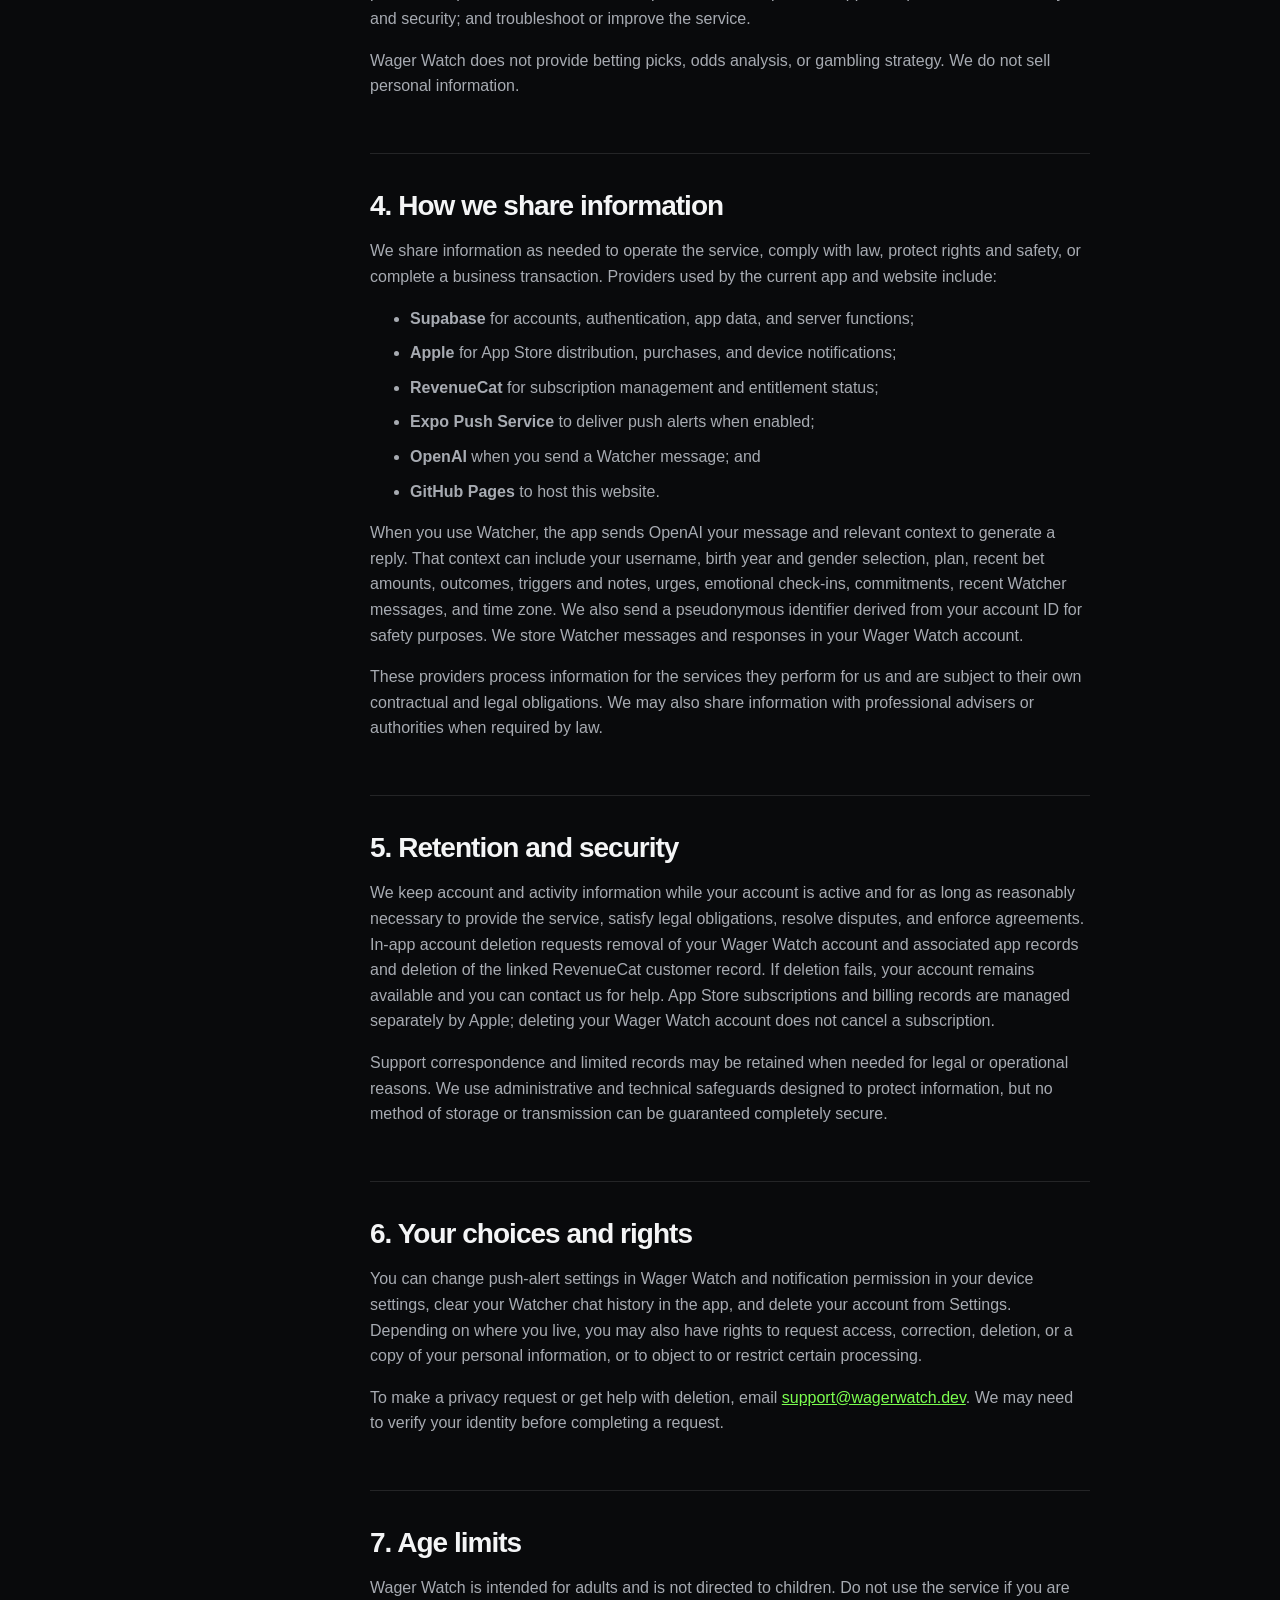
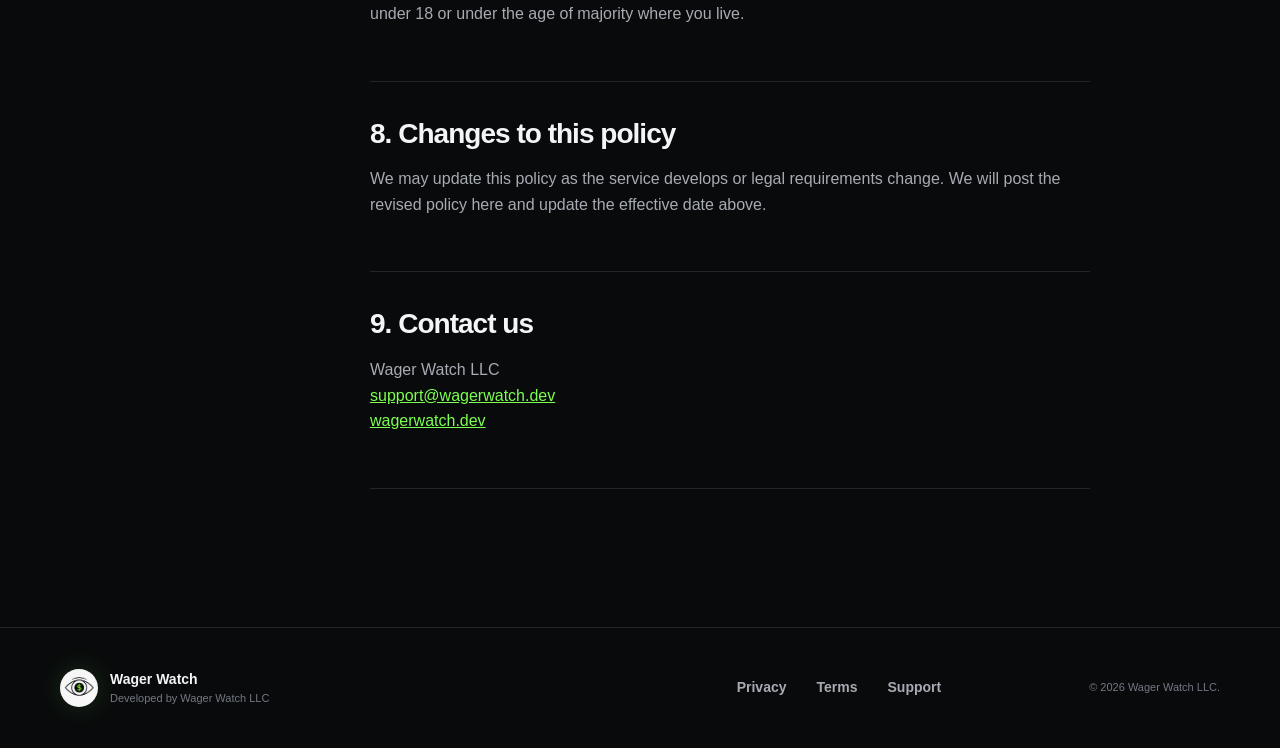
==== commit b5c3b73f: "Align privacy policy and terms with app" ====
--- a/privacy.html
+++ b/privacy.html
@@ -20,7 +20,7 @@
   <main class="legal-main" id="main">
     <div class="shell">
       <header class="legal-header">
-        <p class="legal-meta">Effective August 21, 2026</p>
+        <p class="legal-meta">Effective October 21, 2026</p>
         <h1>Privacy Policy</h1>
         <p>This policy explains how Wager Watch LLC handles information when you use the Wager Watch mobile app, website, or contact our team.</p>
       </header>
@@ -28,11 +28,11 @@
         <nav class="legal-nav" aria-label="Privacy policy sections"><a href="#collect">Information we collect</a><a href="#use">How we use it</a><a href="#share">How we share it</a><a href="#choices">Your choices</a><a href="#contact">Contact</a></nav>
         <div class="legal-content">
           <section id="overview"><h2>1. Who we are</h2><p>Wager Watch LLC ("Wager Watch," "we," "us," or "our") develops tools that help adults understand and change their gambling habits. We are responsible for the personal information described in this policy.</p></section>
-          <section id="collect"><h2>2. Information we collect</h2><h3>Information you provide</h3><ul><li><strong>Account information,</strong> such as your email address and authentication details.</li><li><strong>Plan and profile information,</strong> such as goals, reasons for change, preferred limits, and onboarding responses.</li><li><strong>Activity you choose to record,</strong> including check-ins, gambling activity, urges, triggers, notes, commitments, and progress.</li><li><strong>Watcher conversations.</strong> If you use our optional AI support companion, we process the messages you send and relevant plan context needed to generate a response.</li><li><strong>Communications,</strong> such as information included in support requests or feedback.</li></ul><h3>Information collected through the service</h3><ul><li><strong>Service information,</strong> such as app version, sign-in events, and basic request records used to operate and secure the service.</li><li><strong>Device and notification information,</strong> such as a push-notification token if you choose to enable notifications.</li><li><strong>Purchase information,</strong> such as subscription status and product entitlement. Payment credentials are processed by the applicable app store and are not provided to us.</li></ul></section>
-          <section id="use"><h2>3. How we use information</h2><p>We use information to provide and personalize Wager Watch; save and display your plan and progress; generate Watcher responses when requested; send notifications you enable; manage subscriptions; respond to support requests; maintain safety and security; troubleshoot problems; and improve the service.</p><p>Wager Watch does not provide betting picks, odds analysis, or gambling strategy. We do not sell personal information.</p></section>
-          <section id="share"><h2>4. How we share information</h2><p>We share information only as needed to operate the service, comply with law, protect rights and safety, or complete a business transaction. Service providers may include:</p><ul><li>Cloud database, authentication, and hosting providers;</li><li>Apple or Google for app distribution, purchases, and notifications;</li><li>Subscription-management providers;</li><li>AI service providers when you use Watcher; and</li><li>Professional advisers or authorities when required by law.</li></ul><p>These providers process information for the services they perform for us and are subject to their own contractual and legal obligations.</p></section>
-          <section id="retention"><h2>5. Retention and security</h2><p>We keep personal information for as long as reasonably necessary to provide the service, satisfy legal obligations, resolve disputes, and enforce agreements. We use administrative and technical safeguards designed to protect information, but no method of storage or transmission can be guaranteed completely secure.</p></section>
-          <section id="choices"><h2>6. Your choices and rights</h2><p>You may change notification permissions in your device settings. Depending on where you live, you may also have rights to request access, correction, deletion, or a copy of your personal information, or to object to or restrict certain processing.</p><p>To make a privacy request, email <a href="mailto:support@wagerwatch.dev">support@wagerwatch.dev</a>. We may need to verify your identity before completing a request.</p></section>
+          <section id="collect"><h2>2. Information we collect</h2><h3>Information you provide</h3><ul><li><strong>Account and profile information,</strong> including your email address, username, sign-in credentials, and selected in-app avatar.</li><li><strong>Onboarding and plan information,</strong> including your birth year, gender selection, past attempts to change your gambling habits, gambling frequency and amounts, currency, goals, limits, reasons for change, alternatives, concerns, and plan steps.</li><li><strong>Activity you choose to record,</strong> including bet amounts and outcomes, check-ins, urges, triggers, emotions, notes, commitments, and progress.</li><li><strong>Watcher conversations,</strong> including messages you send and responses you receive when you use the optional AI companion.</li><li><strong>Communications,</strong> such as information included in support requests or feedback.</li></ul><h3>Information collected through the service</h3><ul><li><strong>Service information,</strong> such as authentication, feature-usage, and basic request records used to operate and secure the service.</li><li><strong>Device and notification information,</strong> including device platform, time zone, notification preferences, and an Expo push token when your device permits push notifications. A token may be refreshed while device permission remains available, even if you turn off alerts in Wager Watch.</li><li><strong>Purchase information,</strong> including subscription product and entitlement, trial or paid status, purchase and expiration dates, renewal status, and a store transaction identifier. Payment credentials are processed by the app store and are not provided to us.</li><li><strong>Website requests,</strong> such as technical request information received by our website host when you visit wagerwatch.dev.</li></ul></section>
+          <section id="use"><h2>3. How we use information</h2><p>We use information to provide and personalize Wager Watch; save and display your plan and progress; generate Watcher responses when requested; provide in-app reminders and, with device permission, push alerts; confirm subscription access; respond to support requests; maintain safety and security; and troubleshoot or improve the service.</p><p>Wager Watch does not provide betting picks, odds analysis, or gambling strategy. We do not sell personal information.</p></section>
+          <section id="share"><h2>4. How we share information</h2><p>We share information as needed to operate the service, comply with law, protect rights and safety, or complete a business transaction. Providers used by the current app and website include:</p><ul><li><strong>Supabase</strong> for accounts, authentication, app data, and server functions;</li><li><strong>Apple</strong> for App Store distribution, purchases, and device notifications;</li><li><strong>RevenueCat</strong> for subscription management and entitlement status;</li><li><strong>Expo Push Service</strong> to deliver push alerts when enabled;</li><li><strong>OpenAI</strong> when you send a Watcher message; and</li><li><strong>GitHub Pages</strong> to host this website.</li></ul><p>When you use Watcher, the app sends OpenAI your message and relevant context to generate a reply. That context can include your username, birth year and gender selection, plan, recent bet amounts, outcomes, triggers and notes, urges, emotional check-ins, commitments, recent Watcher messages, and time zone. We also send a pseudonymous identifier derived from your account ID for safety purposes. We store Watcher messages and responses in your Wager Watch account.</p><p>These providers process information for the services they perform for us and are subject to their own contractual and legal obligations. We may also share information with professional advisers or authorities when required by law.</p></section>
+          <section id="retention"><h2>5. Retention and security</h2><p>We keep account and activity information while your account is active and for as long as reasonably necessary to provide the service, satisfy legal obligations, resolve disputes, and enforce agreements. In-app account deletion requests removal of your Wager Watch account and associated app records and deletion of the linked RevenueCat customer record. If deletion fails, your account remains available and you can contact us for help. App Store subscriptions and billing records are managed separately by Apple; deleting your Wager Watch account does not cancel a subscription.</p><p>Support correspondence and limited records may be retained when needed for legal or operational reasons. We use administrative and technical safeguards designed to protect information, but no method of storage or transmission can be guaranteed completely secure.</p></section>
+          <section id="choices"><h2>6. Your choices and rights</h2><p>You can change push-alert settings in Wager Watch and notification permission in your device settings, clear your Watcher chat history in the app, and delete your account from Settings. Depending on where you live, you may also have rights to request access, correction, deletion, or a copy of your personal information, or to object to or restrict certain processing.</p><p>To make a privacy request or get help with deletion, email <a href="mailto:support@wagerwatch.dev">support@wagerwatch.dev</a>. We may need to verify your identity before completing a request.</p></section>
           <section id="age"><h2>7. Age limits</h2><p>Wager Watch is intended for adults and is not directed to children. Do not use the service if you are under 18 or under the age of majority where you live.</p></section>
           <section id="changes"><h2>8. Changes to this policy</h2><p>We may update this policy as the service develops or legal requirements change. We will post the revised policy here and update the effective date above.</p></section>
           <section id="contact"><h2>9. Contact us</h2><p>Wager Watch LLC<br><a href="mailto:support@wagerwatch.dev">support@wagerwatch.dev</a><br><a href="https://wagerwatch.dev">wagerwatch.dev</a></p></section>
